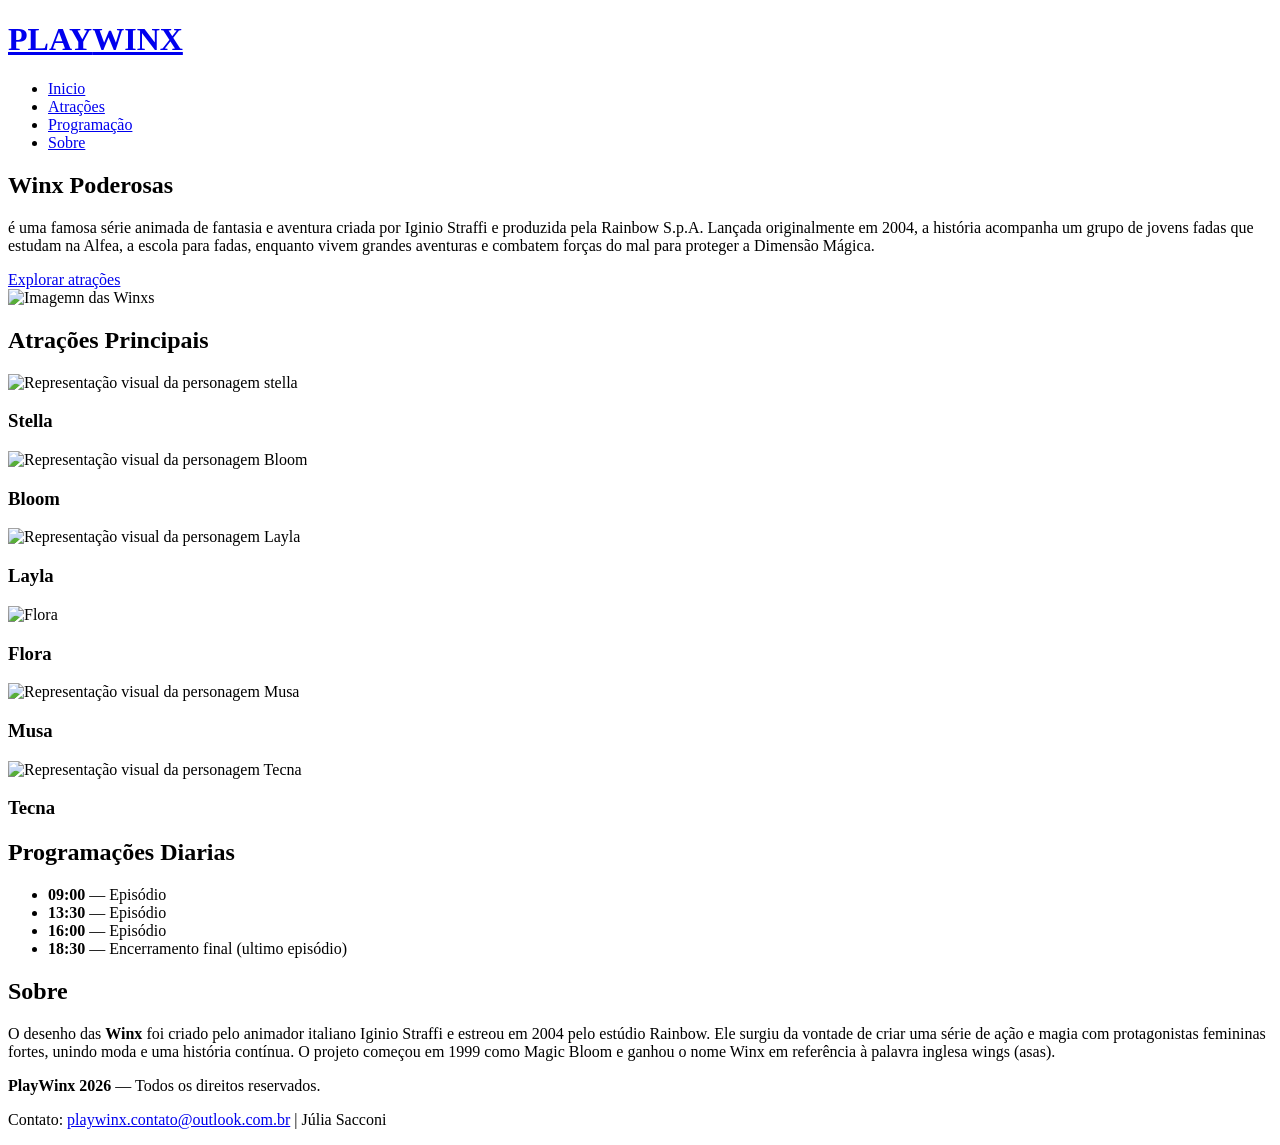
==== RECUPERATIVAS/LIMA/index.html @ f25f5400 "commitando" ====
<!DOCTYPE html>
<html lang="pt-BR">
<head>
    <meta charset="UTF-8">
    <meta name="viewport" content="width=device-width, initial-scale=1.0">
    <link rel="stylesheet" href="style.css">
    <title>PlayWinx</title>
</head>

</head>

<body>
    <header class="inicio">
        <a href="#marca"><h1><span>PLAY</span>WINX</h1></a>

        <nav>
            <ul class="navegacao">
                <li><a href="#Inicio">Inicio</a></li>
                <li><a href="#Atrações">Atrações</a></li>
                <li><a href="#Programação">Programação</a></li>
                <li><a href="#Sobre">Sobre</a></li>
            </ul>
        </nav>
    </header>

    <main>
        <section id="inicio" class="hero">
            <div class="hero-inicio">
                <div class="hero-texto">
                    <h1>Winx Poderosas</h1>
                    <p>é uma famosa série animada de fantasia e aventura criada por Iginio Straffi e produzida pela Rainbow S.p.A. Lançada originalmente em 2004, a história acompanha um grupo de jovens fadas que estudam na Alfea, a escola para fadas, enquanto vivem grandes aventuras e combatem forças do mal para proteger a Dimensão Mágica.</p>
                    <a href="#atracoes" class="btn-destaque">Explorar atrações</a>
                </div>
                <div class="hero-imagem">
                    <img src="https://encrypted-tbn0.gstatic.com/images?q=tbn:ANd9GcTobduQAHyzjW_3SX4gCnxx7ls5g_wWGHPD5mqeT3GWL7DiHAEso8-EuJPq&s=10" 
                         alt="Imagemn das Winxs">
                </div>
            </div>
        </section>

       <section id="atracoes" class="atracoes">
            <div class="atracoes-css">
                <h2 class="titulo-secao">Atrações Principais</h2>
                <div class="grid-cards">
                    
                    <article class="card">
                        <img src="https://i.pinimg.com/1200x/1d/1f/4f/1d1f4f78fa29401c1b098a802f23a261.jpg" 
                             alt="Representação visual da personagem stella">
                        <div class="card-corpo">
                            <h3>Stella</h3>
                        </div>
                    </article>

                    <article class="card">
                        <img src="https://i.pinimg.com/1200x/e0/b8/88/e0b8886f107836ff53010f9ab7dc0934.jpg" 
                             alt="Representação visual da personagem Bloom">
                        <div class="card-corpo">
                            <h3>Bloom</h3>
                        </div>
                    </article>

                    <article class="card">
                        <img src="https://i.pinimg.com/736x/56/fa/4e/56fa4e0a6c02fa77a41865501158b55e.jpg" 
                             alt="Representação visual da personagem Layla">
                        <div class="card-corpo">
                            <h3>Layla</h3>
                        </div>
                    </article>

                    <article class="card">
                        <img src="https://i.pinimg.com/736x/21/ea/cf/21eacfbb2e26ae9a8c5e752eff1b6a53.jpg" 
                             alt="Flora">
                        <div class="card-corpo">
                            <h3>Flora</h3>
                        </div>
                    </article>

                    <article class="card">
                        <img src="https://i.pinimg.com/736x/3a/e5/9d/3ae59ddb919ae7d3d88b7fad1fc67909.jpg" 
                             alt="Representação visual da personagem Musa">
                        <div class="card-corpo">
                            <h3>Musa</h3>
                        </div>
                    </article>

                    <article class="card">
                        <img src="https://i.pinimg.com/736x/9d/5f/13/9d5f13e704b28d29e907004b38d8b00c.jpg" 
                             alt="Representação visual da personagem Tecna">
                        <div class="card-corpo">
                            <h3>Tecna</h3>
                        </div>
                    </article>

                </div>
            </div>
        </section>

               <section class="info-evento">
            <div class="container grid-duplo">
                
                <article id="programacao" class="bloco-info">
                    <h2>Programações Diarias</h2>
                    <ul class="lista-horarios">
                        <li>
                            <strong>09:00</strong> — Episódio
                        </li>
                        <li>
                            <strong>13:30</strong> — Episódio
                        </li>
                        <li>
                            <strong>16:00</strong> — Episódio
                        </li>
                        <li>
                            <strong>18:30</strong> — Encerramento final (ultimo episódio)
                        </li>
                    </ul>
                </article>

              <article id="sobre" class="bloco-info">
                    <h2>Sobre</h2>
                    <p>
                        O desenho das <strong>Winx</strong> foi criado pelo animador italiano Iginio Straffi e estreou em 2004 pelo estúdio Rainbow. Ele surgiu da vontade de criar uma série de ação e magia com protagonistas femininas fortes, unindo moda e uma história contínua. O projeto começou em 1999 como Magic Bloom e ganhou o nome Winx em referência à palavra inglesa wings (asas).
                    </p>
                </article>

            </div>
        </section>
    </main>

    <footer id="contato" class="rodape">
        <div class="rodape-conteudo">
            <p><strong>PlayWinx 2026</strong> — Todos os direitos reservados.</p>
            <p>Contato: <a href="playwinx.contato@outlook.com.br">playwinx.contato@outlook.com.br</a> | Júlia Sacconi </p>
        </div>
    </footer>


</body>
</html>
---- RECUPERATIVAS/LIMA/style.css ----
/* ----- PALETA DE CORES ----- */


 :root {

--color-pinkE: #8A0B3B;
--color-creme: #FFF8F1;
--color-cinza: #3E3041;
--color-black: #070201;
--color-pinkC: #F78D8E;

 }
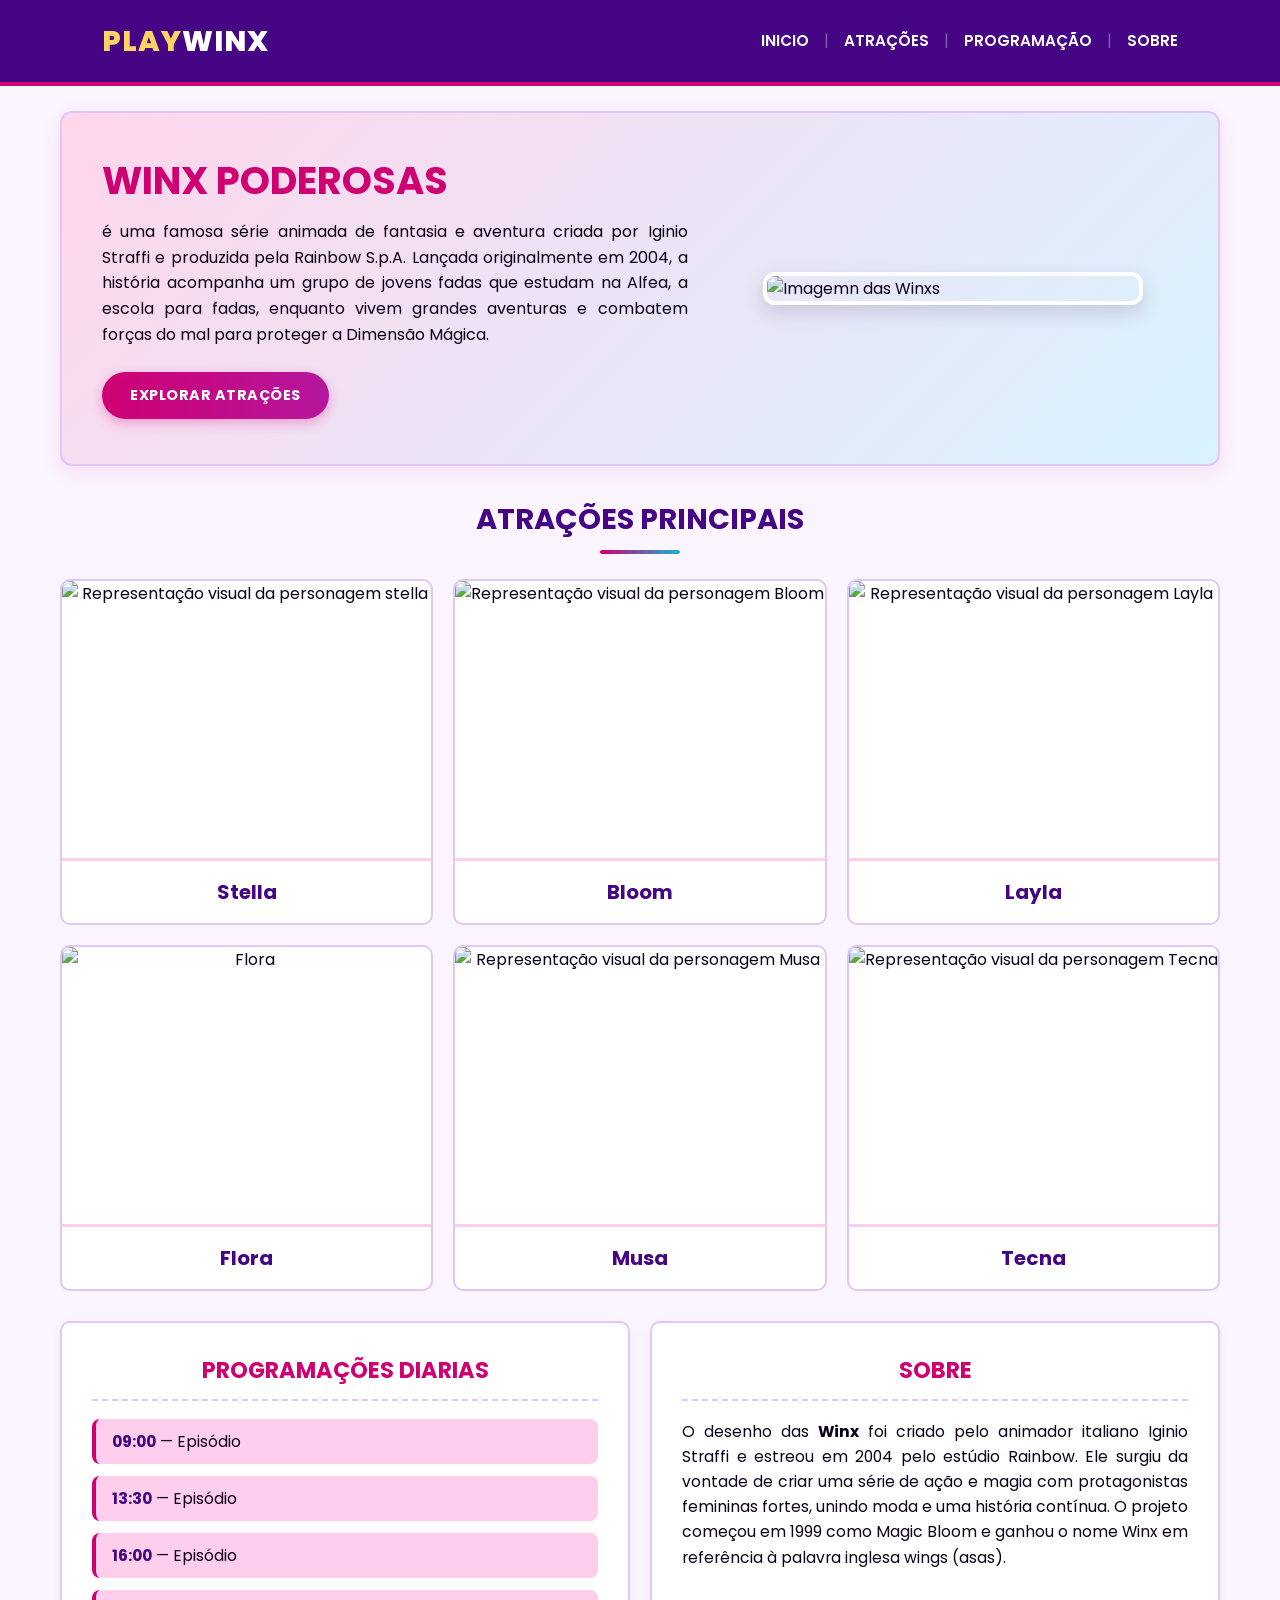
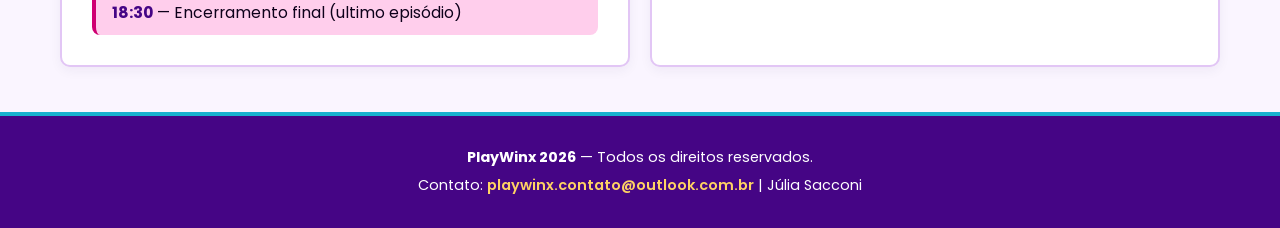
==== commit 0baf11d9: "COMMITANDO" ====
--- a/RECUPERATIVAS/LIMA/index.html
+++ b/RECUPERATIVAS/LIMA/index.html
@@ -7,18 +7,16 @@
     <title>PlayWinx</title>
 </head>
 
-</head>
-
 <body>
     <header class="inicio">
         <a href="#marca"><h1><span>PLAY</span>WINX</h1></a>
 
         <nav>
             <ul class="navegacao">
-                <li><a href="#Inicio">Inicio</a></li>
-                <li><a href="#Atrações">Atrações</a></li>
-                <li><a href="#Programação">Programação</a></li>
-                <li><a href="#Sobre">Sobre</a></li>
+                <li><a href="#inicio">Inicio</a></li>
+                <li><a href="#atracoes">Atrações</a></li>
+                <li><a href="#programacao">Programação</a></li>
+                <li><a href="#sobre">Sobre</a></li>
             </ul>
         </nav>
     </header>
--- a/RECUPERATIVAS/LIMA/style.css
+++ b/RECUPERATIVAS/LIMA/style.css
@@ -1,13 +1,462 @@
- /* ----- PALETA DE CORES ----- */
-
-
- :root {
-
---color-pinkE: #8A0B3B;
---color-creme: #FFF8F1;
---color-cinza: #3E3041;
---color-black: #070201;
---color-pinkC: #F78D8E;
-
- }
-
+
+/* Importação de fonte moderna e amigável */
+
+@import url('https://fonts.googleapis.com/css2?family=Poppins:wght@400;600;700;800&display=swap');
+
+
+/* PALETA DE CORES */
+:root {
+    --winx-roxo-escuro: #450585;      /* Fundo do Header e Footer */
+    --winx-magenta: #cf0072;          /* Cor principal das Winx */
+    --winx-rosa-claro: #ffceec;       /* Fundo suave para áreas de destaque */
+    --winx-azul-bloom: #18b1cf;       /* Azul (destaques e hover) */
+    --winx-dourado-stella: #ffd363;   /* Detalhes dourados */
+    --fundo-pagina: #faf5ff;          /* Lilás bem clarinho de fundo */
+    --branco: #ffffff;
+    --texto-escuro: #0d001a;
+    --borda-suave: #e2c6f5;
+}
+
+/* Reset */
+
+* {
+
+    margin: 0;
+    padding: 0;
+    box-sizing: border-box;
+
+}
+
+html {
+
+    scroll-behavior: smooth;
+    scroll-padding-top: 90px; 
+
+}
+
+
+body {
+
+    font-family: 'Poppins', sans-serif;
+    background-color: var(--fundo-pagina);
+    color: var(--texto-escuro);
+    line-height: 1.6;
+
+}
+
+/* CABEÇALHO */
+
+.inicio {
+
+    background-color: var(--winx-roxo-escuro);
+    padding: 18px 8%;
+    display: flex;
+    justify-content: space-between;
+    align-items: center;
+    flex-wrap: wrap;
+    border-bottom: 4px solid var(--winx-magenta);
+    position: sticky;
+    top: 0;
+    z-index: 100;
+
+}
+
+.inicio a {
+
+    text-decoration: none;
+
+}
+
+.inicio h1 {
+
+    color: var(--branco);
+    font-size: 1.8rem;
+    font-weight: 800;
+    letter-spacing: 1px;
+
+}
+
+.inicio h1 span {
+
+    color: var(--winx-dourado-stella);
+
+}
+
+.navegacao {
+
+    list-style: none;
+    display: flex;
+    gap: 15px;
+    align-items: center;
+
+}
+
+.navegacao li {
+
+    display: flex;
+    align-items: center;
+
+}
+
+
+.navegacao li:not(:last-child)::after {
+
+    content: "|";
+    color: rgba(255, 255, 255, 0.35);
+    margin-left: 15px;
+
+}
+
+.navegacao a {
+
+    color: var(--branco);
+    font-weight: 600;
+    font-size: 0.95rem;
+    text-transform: uppercase;
+    transition: color 0.3s ease;
+
+}
+
+.navegacao a:hover {
+
+    color: var(--winx-dourado-stella);
+
+}
+
+/* SEÇÃO HERO */
+
+.hero {
+
+    max-width: 1200px;
+    margin: 25px auto;
+    padding: 0 20px;
+
+}
+
+.hero-inicio {
+
+    background: linear-gradient(135deg, #ffd6ec 0%, #d8f3ff 100%);
+    border: 2px solid var(--borda-suave);
+    border-radius: 12px;
+    padding: 45px 40px;
+    display: flex;
+    align-items: center;
+    justify-content: space-between;
+    gap: 40px;
+    box-shadow: 0 6px 20px rgba(233, 30, 140, 0.1);
+
+}
+
+.hero-texto {
+
+    flex: 1.3;
+
+}
+
+.hero-texto h1 {
+
+    font-size: 2.4rem;
+    color: var(--winx-magenta);
+    text-transform: uppercase;
+    margin-bottom: 15px;
+    line-height: 1.2;
+
+}
+
+.hero-texto p {
+
+    font-size: 1rem;
+    color: var(--texto-escuro);
+    margin-bottom: 25px;
+    text-align: justify;
+
+}
+
+.btn-destaque {
+
+    display: inline-block;
+    background: linear-gradient(90deg, var(--winx-magenta), #b5179e);
+    color: var(--branco);
+    text-decoration: none;
+    padding: 12px 28px;
+    border-radius: 30px;
+    font-weight: 700;
+    text-transform: uppercase;
+    font-size: 0.9rem;
+    letter-spacing: 0.5px;
+    box-shadow: 0 4px 12px rgba(233, 30, 140, 0.35);
+    transition: transform 0.2s ease, box-shadow 0.2s ease;
+
+}
+
+.btn-destaque:hover {
+
+    transform: translateY(-2px);
+    box-shadow: 0 6px 16px rgba(0, 180, 216, 0.45);
+    background: linear-gradient(90deg, var(--winx-azul-bloom), var(--winx-magenta));
+
+}
+
+.hero-imagem {
+
+    flex: 1;
+    display: flex;
+    justify-content: center;
+
+}
+
+.hero-imagem img {
+
+    width: 100%;
+    max-width: 380px;
+    border-radius: 12px;
+    border: 4px solid var(--branco);
+    box-shadow: 0 8px 20px rgba(45, 11, 78, 0.15);
+    object-fit: cover;
+
+}
+
+/* ATRAÇÕES PRINCIPAIS */
+
+.atracoes {
+
+    max-width: 1200px;
+    margin: 30px auto;
+    padding: 0 20px;
+
+}
+
+.titulo-secao {
+
+    text-align: center;
+    font-size: 1.8rem;
+    color: var(--winx-roxo-escuro);
+    margin-bottom: 25px;
+    text-transform: uppercase;
+    position: relative;
+
+}
+
+.titulo-secao::after {
+
+    content: "";
+    display: block;
+    width: 80px;
+    height: 4px;
+    background: linear-gradient(90deg, var(--winx-magenta), var(--winx-azul-bloom));
+    margin: 8px auto 0;
+    border-radius: 2px;
+
+}
+
+
+.grid-cards {
+
+    display: grid;
+    grid-template-columns: repeat(3, 1fr);
+    gap: 20px;
+
+}
+
+.card {
+
+    background-color: var(--branco);
+    border: 2px solid var(--borda-suave);
+    border-radius: 10px;
+    overflow: hidden;
+    text-align: center;
+    transition: transform 0.3s ease, border-color 0.3s ease, box-shadow 0.3s ease;
+
+}
+
+.card:hover {
+
+    transform: translateY(-5px);
+    border-color: var(--winx-magenta);
+    box-shadow: 0 8px 20px rgba(233, 30, 140, 0.18);
+
+}
+
+.card img {
+
+    width: 100%;
+    height: 280px;
+    object-fit: cover;
+    object-position: top;
+    display: block;
+    border-bottom: 3px solid var(--winx-rosa-claro);
+
+}
+
+.card-corpo {
+
+    padding: 15px;
+
+}
+
+.card-corpo h3 {
+
+    font-size: 1.25rem;
+    color: var(--winx-roxo-escuro);
+    font-weight: 700;
+
+}
+
+
+/* PROGRAMAÇÃO E SOBRE */
+
+   .info-evento {
+
+    max-width: 1200px;
+    margin: 30px auto 45px;
+    padding: 0 20px;
+
+}
+
+.grid-duplo {
+
+    display: grid;
+    grid-template-columns: 1fr 1fr;
+    gap: 20px;
+
+}
+
+.bloco-info {
+
+    background-color: var(--branco);
+    border: 2px solid var(--borda-suave);
+    border-radius: 10px;
+    padding: 30px;
+    box-shadow: 0 4px 12px rgba(45, 11, 78, 0.05);
+
+}
+
+.bloco-info h2 {
+
+    font-size: 1.4rem;
+    color: var(--winx-magenta);
+    text-transform: uppercase;
+    margin-bottom: 18px;
+    text-align: center;
+    border-bottom: 2px dashed var(--borda-suave);
+    padding-bottom: 10px;
+
+}
+
+.lista-horarios {
+
+    list-style: none;
+    display: flex;
+    flex-direction: column;
+    gap: 12px;
+
+}
+
+.lista-horarios li {
+
+    background-color: var(--winx-rosa-claro);
+    padding: 10px 16px;
+    border-radius: 8px;
+    border-left: 4px solid var(--winx-magenta);
+    font-size: 0.98rem;
+
+}
+
+.lista-horarios strong {
+
+    color: var(--winx-roxo-escuro);
+
+}
+
+.bloco-info p {
+
+    text-align: justify;
+    font-size: 0.98rem;
+    color: var(--texto-escuro);
+
+}
+
+/* RODAPÉ */
+
+.rodape {
+
+    background-color: var(--winx-roxo-escuro);
+    color: var(--branco);
+    text-align: center;
+    padding: 25px 20px;
+    border-top: 4px solid var(--winx-azul-bloom);
+
+}
+
+.rodape-conteudo p {
+
+    margin: 5px 0;
+    font-size: 0.9rem;
+
+}
+
+.rodape-conteudo a {
+
+    color: var(--winx-dourado-stella);
+    text-decoration: none;
+    font-weight: 600;
+
+}
+
+.rodape-conteudo a:hover {
+
+    text-decoration: underline;
+
+}
+
+/* RESPONSIVIDADE */
+
+
+@media (max-width: 900px) {
+
+    .hero-inicio {
+        flex-direction: column;
+        text-align: center;
+
+    }
+
+    .hero-texto p {
+
+        text-align: center;
+
+    }
+
+    .grid-cards {
+
+        grid-template-columns: repeat(2, 1fr);
+
+    }
+
+    .grid-duplo {
+
+        grid-template-columns: 1fr;
+
+    }
+}
+
+@media (max-width: 600px) {
+
+    .inicio {
+
+        flex-direction: column;
+        gap: 12px;
+
+    }
+
+    .navegacao {
+
+        gap: 8px;
+
+    }
+
+    .grid-cards {
+
+        grid-template-columns: 1fr;
+
+    }
+}
